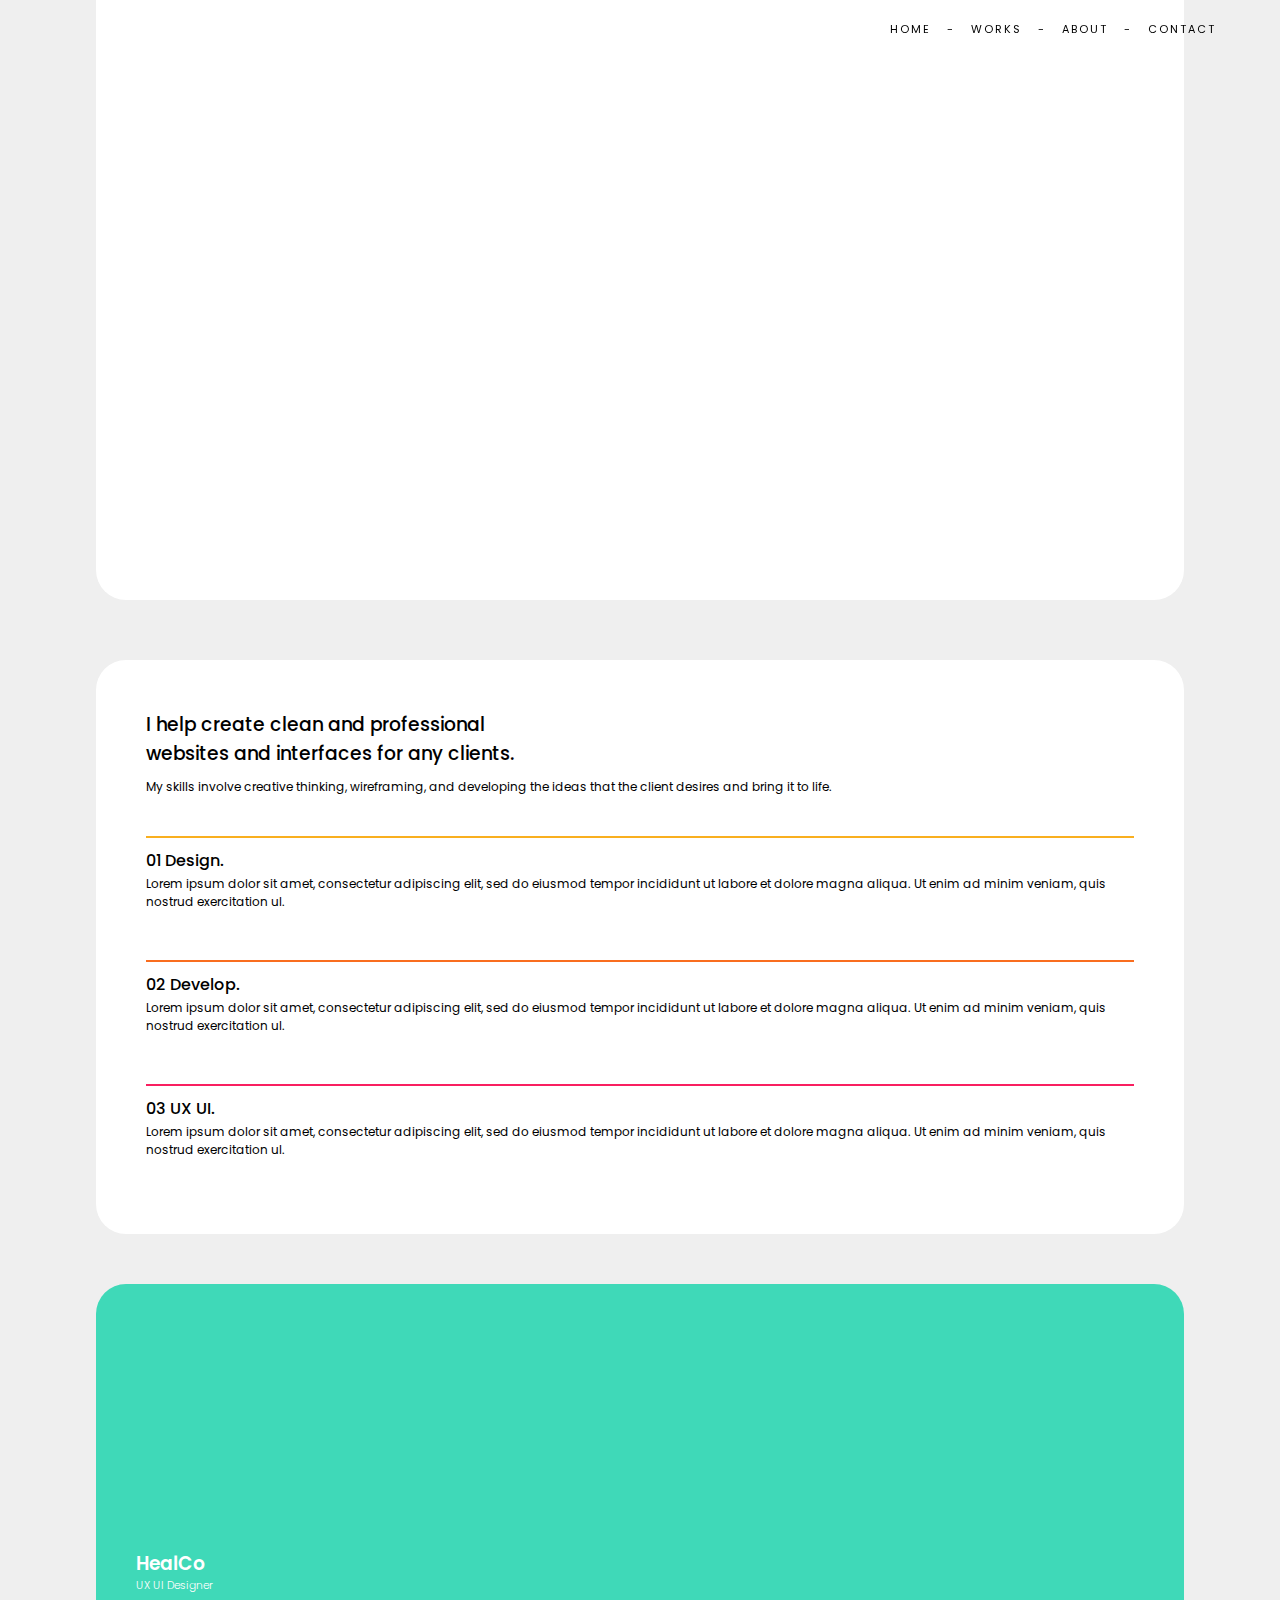
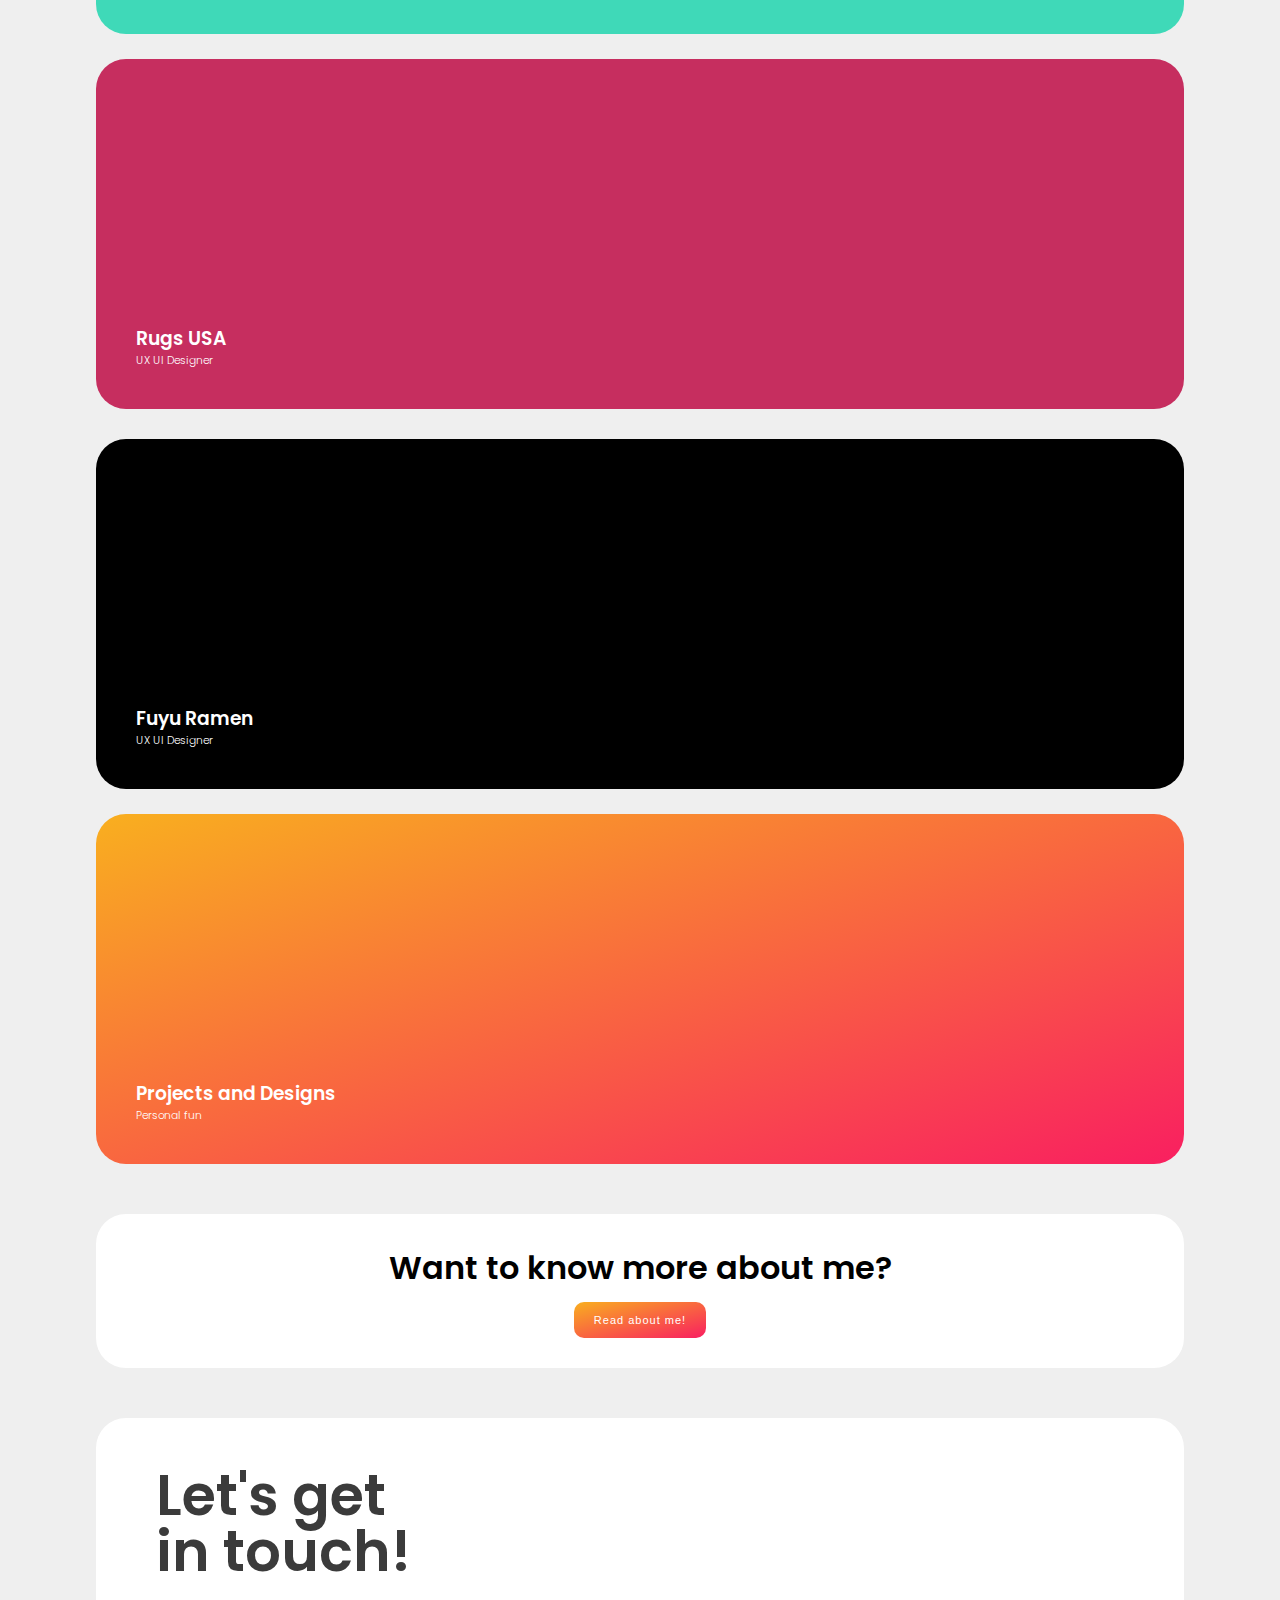
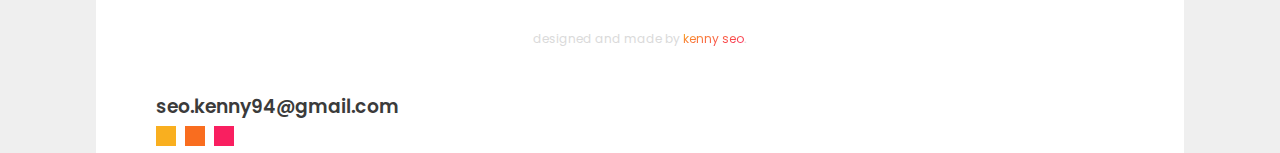
==== healco.html @ abf6f06e "initial commit" ====
<!DOCTYPE html>
<html>
    <head>
        <link href="css/main.css" rel="stylesheet">
        <link href="css/healco/main.css" rel="stylesheet">
    </head>
    <body>

        <nav>
            <ul class="navul">
                <li>HOME</li>
                <li class="dash">-</li>
                <li class="navul_works">WORKS</li>
                <li class="dash">-</li>
                <li>ABOUT</li>
                <li class="dash">-</li>
                <li class="navul_contact">CONTACT</li>
            </ul>
        </nav>

        <div id="container">

            <section class="hero">
            </section>

            <section class="info">
                <div class="info_head">
                    <h3>I help create clean and professional <br>websites and interfaces for any clients.</h3>
                    <p>My skills involve creative thinking, wireframing, and developing the ideas that the client desires and bring it to life.</p>
                </div>
                <div class="info_flex">
                    <div class="info_flex-box info_box-0">
                        <div class="color color_yellow"></div>
                        <h4>01 Design.</h4>
                        <p>Lorem ipsum dolor sit amet, consectetur adipiscing elit, sed do eiusmod tempor incididunt ut labore et dolore magna aliqua. Ut enim ad minim veniam, quis nostrud exercitation ul.</p>
                    </div>
                    <div class="info_flex-box info_box-1">
                        <div class="color color_orange"></div>
                        <h4>02 Develop.</h4>
                        <p>Lorem ipsum dolor sit amet, consectetur adipiscing elit, sed do eiusmod tempor incididunt ut labore et dolore magna aliqua. Ut enim ad minim veniam, quis nostrud exercitation ul.</p>
                    </div>
                    <div class="info_flex-box info_box-2">
                        <div class="color color_red"></div>
                        <h4>03 UX UI.</h4>
                        <p>Lorem ipsum dolor sit amet, consectetur adipiscing elit, sed do eiusmod tempor incididunt ut labore et dolore magna aliqua. Ut enim ad minim veniam, quis nostrud exercitation ul.</p>
                    </div>
                </div>
            </section>
            
            <section class="work">
                <div class="work_gallery">

                    <a class="work_gallery-link work_gallery-link-left" href="healco.html"><div class="work_gallery-box work_box-0">
                        <!-- <div class="number num-1">01</div> -->
                        <div class="work_gallery-box-text">
                            <h3>HealCo</h3>
                            <h6>UX UI Designer</h6>
                            <!-- <p>Lorem ipsum dolor sit amet, consectetur adipiscing elit, sed do eiusmod tempor incididunt ut labore et dolore magna aliqua. Ut enim ad minim veniam, quis nostrud exercitation ul.</p> -->
                        </div>
                        <!-- <div class="work_gallery-box-line"></div> -->
                    </div>
                    </a>

                    <a class="work_gallery-link work_gallery-link-right" href="healco.html"><div class="work_gallery-box work_box-1">
                        <!-- <div class="number num-2">02</div> -->
                        <div class="work_gallery-box-text">
                            <h3>Rugs USA</h3>
                            <h6>UX UI Designer</h6>
                            <!-- <p>Lorem ipsum dolor sit amet, consectetur adipiscing elit, sed do eiusmod tempor incididunt ut labore et dolore magna aliqua. Ut enim ad minim veniam, quis nostrud exercitation ul.</p> -->
                        </div>
                        <!-- <div class="work_gallery-box-line"></div> -->
                    </div>
                    </a>

                </div>
                <div class="work_gallery">

                    <a class="work_gallery-link work_gallery-link-left" href="healco.html"><div class="work_gallery-box work_box-2">
                        <!-- <div class="number num-3">03</div> -->
                        <div class="work_gallery-box-text">
                            <h3>Fuyu Ramen</h3>
                            <h6>UX UI Designer</h6>
                            <!-- <p>Lorem ipsum dolor sit amet, consectetur adipiscing elit, sed do eiusmod tempor incididunt ut labore et dolore magna aliqua. Ut enim ad minim veniam, quis nostrud exercitation ul.</p> -->
                        </div>
                        <!-- <div class="work_gallery-box-line"></div> -->
                    </div>
                    </a>

                    <a class="work_gallery-link work_gallery-link-right" href="healco.html"><div class="work_gallery-box work_box-3">
                        <div class="work_gallery-box-text">
                            <h3>Projects and Designs</h3>
                            <h6>Personal fun</h6>
                            <!-- <p>Lorem ipsum dolor sit amet, consectetur adipiscing elit, sed do eiusmod tempor incididunt ut labore et dolore magna aliqua. Ut enim ad minim veniam, quis nostrud exercitation ul.</p> -->
                        </div>
                        <!-- <div class="work_gallery-box-line"></div> -->
                    </div>
                    </a>

                </div>
            </section>

            <section class="aboutme">
                <div class="aboutme_text">
                    <h1>Want to know more about me?</h1>
                    <!-- <div class="aboutme_text-line"></div> -->
                </div>
                <button type="button" class="contactme">Read about me!</button>
            </section>


            <footer>
                <h1>Let's get<br>in touch!</h1>
                <div class="footer_text"><p>designed and made by <span class="ks">kenny seo</span>.</p></div>
                <div class="social">
                    <h3>seo.kenny94@gmail.com</h3>
                    <ul class="social_buttons">
                        <li class="social_buttons-first"></li>
                        <li class="social_buttons-mid"></li>
                        <li class="social_buttons-last"></li>
                    </ul>
                </div>
            </footer>

        </div>

    </body>

    <style>
        @import url('https://fonts.googleapis.com/css2?family=Poppins:ital,wght@0,100;0,200;0,300;0,400;0,500;0,600;0,700;0,800;0,900;1,100;1,200;1,300;1,400;1,500;1,600;1,700;1,800;1,900&display=swap');
    </style>
</html>
---- css/main.css ----
*, h1, h2, h3, h4, h5, h6, p, ol, li, ul {
  margin: 0;
  padding: 0;
}

h1, h2, h3, h4, h5, h6 {
  font-weight: 600;
}

p {
  font-size: 12px;
}

a {
  color: white;
}

body {
  background-color: #EFEFEF;
  font-family: "Poppins";
}

nav {
  position: fixed;
  top: 0;
  padding: 15px 0;
  width: 100%;
  z-index: 2;
}

.navul {
  list-style-type: none;
  margin-right: 5%;
  float: right;
}

.navul li {
  display: inline-block;
  font-size: 11px;
  letter-spacing: 2px;
  margin: 0 10px;
}

.navul_contact {
  margin-right: 0 !important;
}

.dash {
  margin: 0 2px !important;
}

#container {
  width: 90%;
  margin: auto;
}

.hero {
  width: 100%;
  height: 400px;
  background-color: white;
  border-radius: 0 0 30px 30px;
}

.info {
  background-color: white;
  border-radius: 30px;
  padding: 50px;
  margin-top: 60px;
}

.info_head {
  width: 100%;
}

.info_head h3 {
  font-weight: 500;
}

.info_head p {
  margin-top: 10px;
}

.info_description {
  height: 35px;
  width: 125px;
  margin-top: 20px;
  border: 2px solid;
  border-image-source: linear-gradient(140deg, #F9AF1F, #F91F60);
  border-image-slice: 1;
  position: relative;
}

.info_description-position {
  color: white;
  position: absolute;
  top: 50%;
  left: 50%;
  -webkit-transform: translate(-50%, -50%);
          transform: translate(-50%, -50%);
  width: 100%;
  text-align: center;
}

.info_box-0, .info_box-1 {
  margin-right: 2.5%;
}

.info_box-1, .info_box-2 {
  margin-left: 2.5%;
}

.info_flex {
  display: -webkit-box;
  display: -ms-flexbox;
  display: flex;
  margin-top: 40px;
}

.info_flex-box {
  min-height: 100px;
  width: 30%;
}

.info_flex-box h4 {
  font-weight: 500;
  margin-top: 10px;
}

.info_flex-box p {
  margin-top: 2px;
}

.color {
  width: 100%;
  height: 2px;
}

.color_yellow {
  background-color: #F9AF1F;
}

.color_orange {
  background-color: #F96D1F;
}

.color_red {
  background-color: #F91F60;
}

.work {
  color: white;
  margin-top: 50px;
}

.work_gallery {
  display: -webkit-box;
  display: -ms-flexbox;
  display: flex;
  margin-top: 30px;
}

.work_gallery-link {
  width: 49%;
}

.work_gallery-link-left {
  margin-right: 1%;
}

.work_gallery-link-right {
  margin-left: 1%;
}

.work_gallery-box {
  border-radius: 30px;
  position: relative;
  background-color: black;
  min-height: 350px;
}

.work_gallery-box-line {
  width: 100%;
  height: 2px;
  position: absolute;
  bottom: 0;
}

.work_gallery-box-text {
  padding: 40px;
  position: absolute;
  bottom: 0;
}

.work_gallery-box-text h6 {
  font-weight: 300;
}

.work_gallery-box-text p {
  margin-top: 20px;
  color: #A8A8A8;
}

.work_gallery-box .number {
  position: absolute;
  top: 10px;
  right: 20px;
  font-size: 12px;
}

.work_gallery-box .num-1 {
  color: #F9AF1F;
}

.work_gallery-box .num-2 {
  color: #F96D1F;
}

.work_gallery-box .num-3 {
  color: #F91F60;
}

.work_box-0 {
  background-color: #3FD9B8;
}

.work_box-0 .work_gallery-box-line {
  background-color: #F9AF1F;
}

.work_box-1 {
  background-color: #C62E5F;
}

.work_box-1 .work_gallery-box-line {
  background-color: #F96D1F;
}

.work_box-2 {
  background-color: black;
}

.work_box-2 .work_gallery-box-line {
  background-color: #F91F60;
}

.work_box-3 {
  background-image: -webkit-gradient(linear, left top, right bottom, from(#F9AF1F), to(#F91F60));
  background-image: linear-gradient(to bottom right, #F9AF1F, #F91F60);
}

.work_box-3 p {
  color: white;
}

.aboutme {
  width: 100%;
  padding: 30px 0;
  background-color: white;
  border-radius: 30px;
  margin-top: 50px;
  text-align: center;
}

.aboutme_text {
  width: 45%;
  margin: auto;
}

.aboutme_text-line {
  margin: auto;
  width: 200px;
  height: 2px;
  background-image: -webkit-gradient(linear, left top, right bottom, from(#F9AF1F), to(#F91F60));
  background-image: linear-gradient(to bottom right, #F9AF1F, #F91F60);
  margin-top: 15px;
  margin-bottom: 15px;
}

.aboutme_text p {
  line-height: 30px;
}

.aboutme .contactme {
  margin-top: 10px;
  padding: 12px 20px;
  border-radius: 10px;
  border: none;
  background-image: -webkit-gradient(linear, left top, right bottom, from(#F9AF1F), to(#F91F60));
  background-image: linear-gradient(to bottom right, #F9AF1F, #F91F60);
  color: white;
  font-size: 11px;
  letter-spacing: 1px;
}

footer {
  background-color: white;
  position: relative;
  border-radius: 30px 30px 0 0;
  margin-top: 50px;
  color: #3b3b3b;
  padding: 50px 60px 0 60px;
}

footer h1 {
  text-align: left;
  display: inline-block;
  font-size: 3.5em;
  line-height: 1em;
}

.footer_text {
  margin-top: 30px;
  padding: 20px;
  text-align: center;
  color: #dadada;
}

.social {
  position: absolute;
  top: 50px;
  right: 60px;
}

.social_buttons {
  margin-top: 5px;
  list-style-type: none;
}

.social_buttons li {
  height: 20px;
  width: 20px;
  display: inline-block;
}

.social_buttons-first {
  background-color: #F9AF1F;
}

.social_buttons-mid {
  margin: 0 5px;
  background-color: #F96D1F;
}

.social_buttons-last {
  background-color: #F91F60;
}

.ks {
  background: -webkit-linear-gradient(-70deg, #F9AF1F, #F91F60);
  -webkit-background-clip: text;
  -webkit-text-fill-color: transparent;
}

@media only screen and (min-width: 100px) {
  #container {
    width: 85%;
  }
  .info_flex {
    display: block;
  }
  .info_flex-box {
    width: 100%;
    margin-top: 1.5em;
  }
  .info_box-0 {
    margin-right: 0;
  }
  .info_box-1 {
    margin-right: 0;
    margin-left: 0;
  }
  .info_box-2 {
    margin-left: 0;
  }
  .work_gallery {
    display: block;
  }
  .work_gallery-link {
    width: 100%;
  }
  .aboutme_text {
    width: 100%;
  }
  footer .social {
    position: unset;
    margin-top: 1.5em;
  }
}
/*# sourceMappingURL=main.css.map */
---- css/healco/main.css ----
.hero {
  height: 600px;
}
/*# sourceMappingURL=main.css.map */
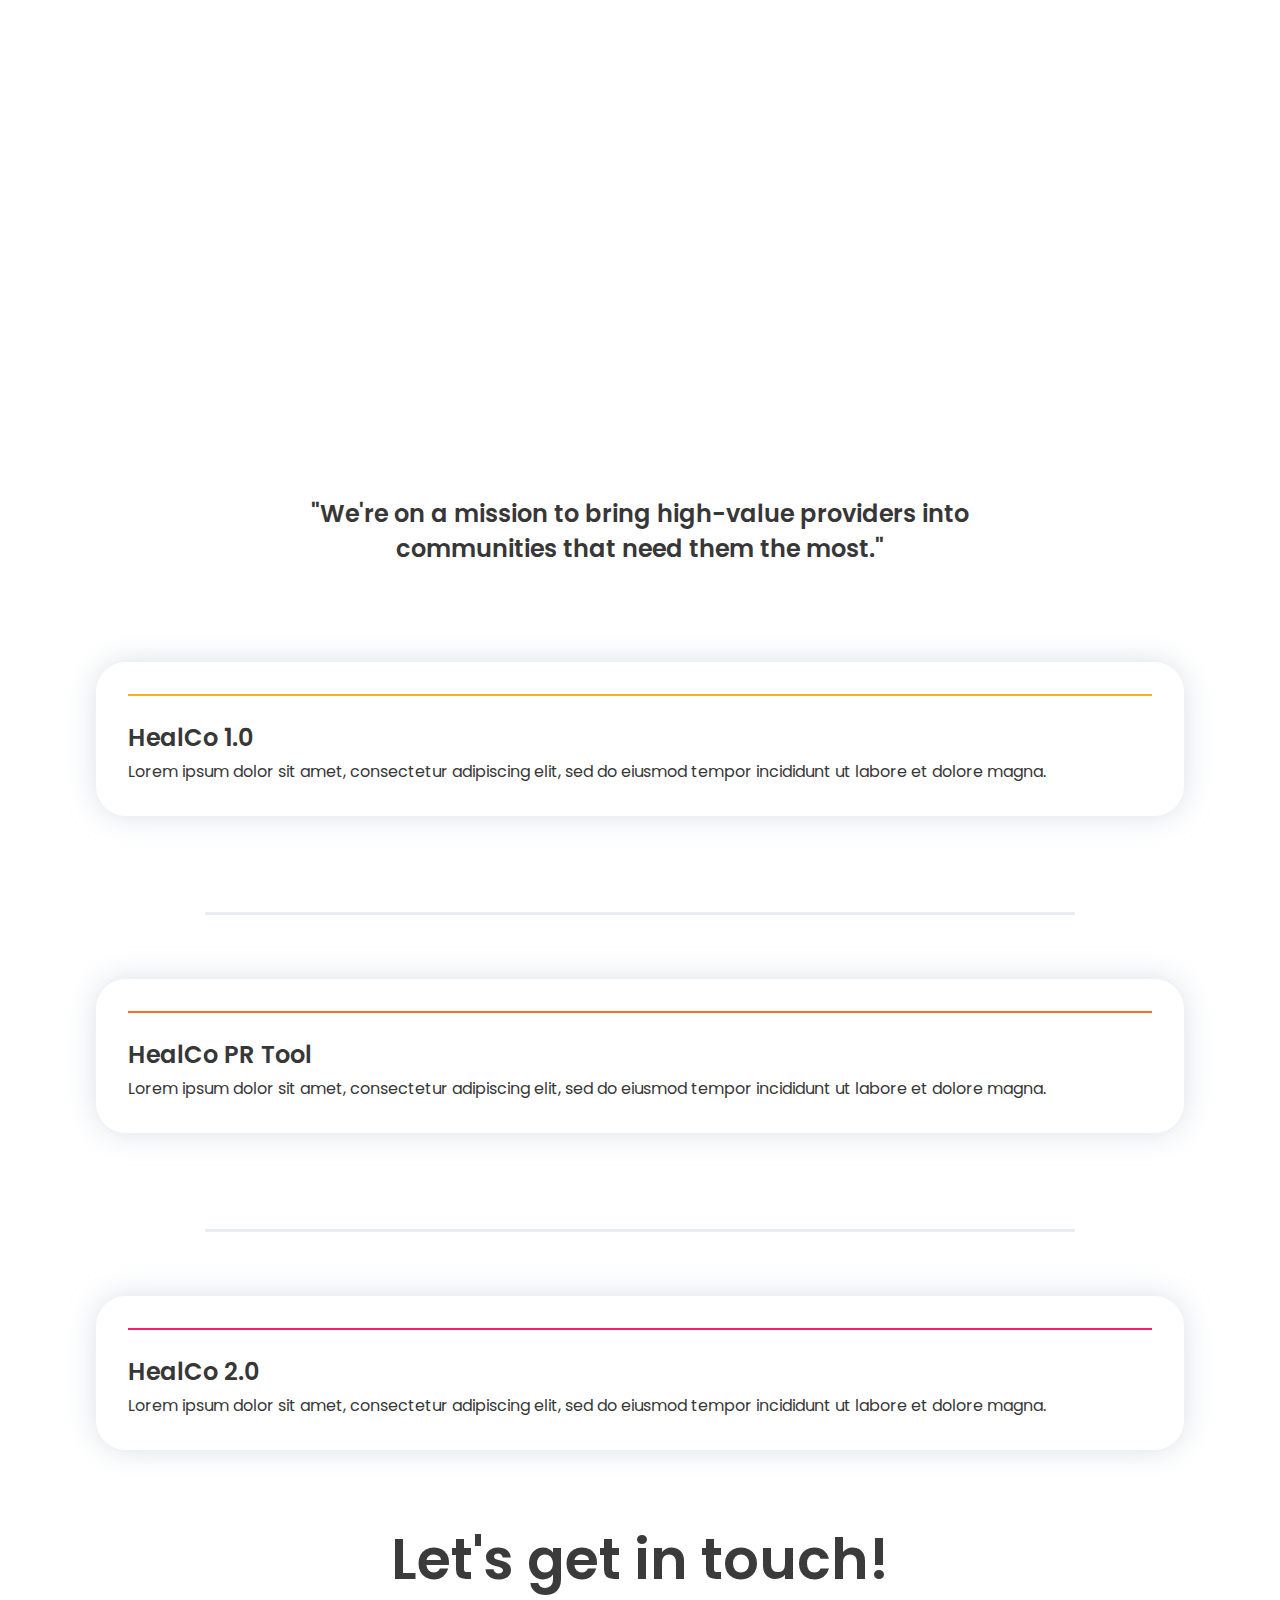
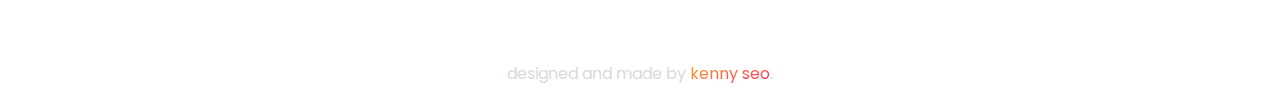
==== commit 018a625a: "Updated website" ====
--- a/healco.html
+++ b/healco.html
@@ -2,47 +2,27 @@
 <html>
     <head>
         <link href="css/main.css" rel="stylesheet">
-        <link href="css/healco/main.css" rel="stylesheet">
+        <meta name="viewport" content="width=device-width, initial-scale=1.0">
     </head>
     <body>
 
-        <nav>
-            <ul class="navul">
-                <li>HOME</li>
-                <li class="dash">-</li>
-                <li class="navul_works">WORKS</li>
-                <li class="dash">-</li>
-                <li>ABOUT</li>
-                <li class="dash">-</li>
-                <li class="navul_contact">CONTACT</li>
-            </ul>
-        </nav>
-
-        <div id="container">
+        <div id="container" class="healco">
 
             <section class="hero">
             </section>
 
             <section class="info">
                 <div class="info_head">
-                    <h3>I help create clean and professional <br>websites and interfaces for any clients.</h3>
-                    <p>My skills involve creative thinking, wireframing, and developing the ideas that the client desires and bring it to life.</p>
+                    <h3>"We're on a mission to bring high-value providers into communities that need them the most."</h3>
                 </div>
+            </section>
+
+            <section class="info firstinfo">
                 <div class="info_flex">
                     <div class="info_flex-box info_box-0">
                         <div class="color color_yellow"></div>
-                        <h4>01 Design.</h4>
-                        <p>Lorem ipsum dolor sit amet, consectetur adipiscing elit, sed do eiusmod tempor incididunt ut labore et dolore magna aliqua. Ut enim ad minim veniam, quis nostrud exercitation ul.</p>
-                    </div>
-                    <div class="info_flex-box info_box-1">
-                        <div class="color color_orange"></div>
-                        <h4>02 Develop.</h4>
-                        <p>Lorem ipsum dolor sit amet, consectetur adipiscing elit, sed do eiusmod tempor incididunt ut labore et dolore magna aliqua. Ut enim ad minim veniam, quis nostrud exercitation ul.</p>
-                    </div>
-                    <div class="info_flex-box info_box-2">
-                        <div class="color color_red"></div>
-                        <h4>03 UX UI.</h4>
-                        <p>Lorem ipsum dolor sit amet, consectetur adipiscing elit, sed do eiusmod tempor incididunt ut labore et dolore magna aliqua. Ut enim ad minim veniam, quis nostrud exercitation ul.</p>
+                        <h4>HealCo 1.0</h4>
+                        <p>Lorem ipsum dolor sit amet, consectetur adipiscing elit, sed do eiusmod tempor incididunt ut labore et dolore magna.</p>
                     </div>
                 </div>
             </section>
@@ -51,74 +31,81 @@
                 <div class="work_gallery">
 
                     <a class="work_gallery-link work_gallery-link-left" href="healco.html"><div class="work_gallery-box work_box-0">
-                        <!-- <div class="number num-1">01</div> -->
-                        <div class="work_gallery-box-text">
-                            <h3>HealCo</h3>
-                            <h6>UX UI Designer</h6>
-                            <!-- <p>Lorem ipsum dolor sit amet, consectetur adipiscing elit, sed do eiusmod tempor incididunt ut labore et dolore magna aliqua. Ut enim ad minim veniam, quis nostrud exercitation ul.</p> -->
-                        </div>
-                        <!-- <div class="work_gallery-box-line"></div> -->
+                        <div class="work_gallery-box-image work_gallery-box-image-0"></div>
                     </div>
                     </a>
 
                     <a class="work_gallery-link work_gallery-link-right" href="healco.html"><div class="work_gallery-box work_box-1">
-                        <!-- <div class="number num-2">02</div> -->
-                        <div class="work_gallery-box-text">
-                            <h3>Rugs USA</h3>
-                            <h6>UX UI Designer</h6>
-                            <!-- <p>Lorem ipsum dolor sit amet, consectetur adipiscing elit, sed do eiusmod tempor incididunt ut labore et dolore magna aliqua. Ut enim ad minim veniam, quis nostrud exercitation ul.</p> -->
-                        </div>
-                        <!-- <div class="work_gallery-box-line"></div> -->
+                        <div class="work_gallery-box-image work_gallery-box-image-0"></div>
+                    </div>
+                    </a>
+                </div>
+            </section>
+
+            <div class="divider"></div>
+
+            <section class="info infomargin">
+                <div class="info_flex">
+                    <div class="info_flex-box info_box-0">
+                        <div class="color color_orange"></div>
+                        <h4>HealCo PR Tool</h4>
+                        <p>Lorem ipsum dolor sit amet, consectetur adipiscing elit, sed do eiusmod tempor incididunt ut labore et dolore magna.</p>
+                    </div>
+                </div>
+            </section>
+            
+            <section class="work">
+                <div class="work_gallery">
+
+                    <a class="work_gallery-link work_gallery-link-left" href="healco.html"><div class="work_gallery-box work_box-0">
+                        <div class="work_gallery-box-image work_gallery-box-image-0"></div>
                     </div>
                     </a>
 
+                    <a class="work_gallery-link work_gallery-link-right" href="healco.html"><div class="work_gallery-box work_box-1">
+                        <div class="work_gallery-box-image work_gallery-box-image-0"></div>
+                    </div>
+                    </a>
                 </div>
+            </section>
+
+            <div class="divider"></div>
+
+            <section class="info infomargin">
+                <div class="info_flex">
+                    <div class="info_flex-box info_box-0">
+                        <div class="color color_red"></div>
+                        <h4>HealCo 2.0</h4>
+                        <p>Lorem ipsum dolor sit amet, consectetur adipiscing elit, sed do eiusmod tempor incididunt ut labore et dolore magna.</p>
+                    </div>
+                </div>
+            </section>
+            
+            <section class="work">
                 <div class="work_gallery">
 
-                    <a class="work_gallery-link work_gallery-link-left" href="healco.html"><div class="work_gallery-box work_box-2">
-                        <!-- <div class="number num-3">03</div> -->
-                        <div class="work_gallery-box-text">
-                            <h3>Fuyu Ramen</h3>
-                            <h6>UX UI Designer</h6>
-                            <!-- <p>Lorem ipsum dolor sit amet, consectetur adipiscing elit, sed do eiusmod tempor incididunt ut labore et dolore magna aliqua. Ut enim ad minim veniam, quis nostrud exercitation ul.</p> -->
-                        </div>
-                        <!-- <div class="work_gallery-box-line"></div> -->
+                    <a class="work_gallery-link work_gallery-link-left" href="healco.html"><div class="work_gallery-box work_box-0">
+                        <div class="work_gallery-box-image work_gallery-box-image-0"></div>
                     </div>
                     </a>
 
-                    <a class="work_gallery-link work_gallery-link-right" href="healco.html"><div class="work_gallery-box work_box-3">
-                        <div class="work_gallery-box-text">
-                            <h3>Projects and Designs</h3>
-                            <h6>Personal fun</h6>
-                            <!-- <p>Lorem ipsum dolor sit amet, consectetur adipiscing elit, sed do eiusmod tempor incididunt ut labore et dolore magna aliqua. Ut enim ad minim veniam, quis nostrud exercitation ul.</p> -->
-                        </div>
-                        <!-- <div class="work_gallery-box-line"></div> -->
+                    <a class="work_gallery-link work_gallery-link-right" href="healco.html"><div class="work_gallery-box work_box-1">
+                        <div class="work_gallery-box-image work_gallery-box-image-0"></div>
                     </div>
                     </a>
-
                 </div>
             </section>
 
-            <section class="aboutme">
-                <div class="aboutme_text">
-                    <h1>Want to know more about me?</h1>
-                    <!-- <div class="aboutme_text-line"></div> -->
-                </div>
-                <button type="button" class="contactme">Read about me!</button>
-            </section>
-
-
             <footer>
-                <h1>Let's get<br>in touch!</h1>
-                <div class="footer_text"><p>designed and made by <span class="ks">kenny seo</span>.</p></div>
+                <h1>Let's get in touch!</h1>
                 <div class="social">
-                    <h3>seo.kenny94@gmail.com</h3>
                     <ul class="social_buttons">
                         <li class="social_buttons-first"></li>
                         <li class="social_buttons-mid"></li>
                         <li class="social_buttons-last"></li>
                     </ul>
                 </div>
+                <div class="footer_text"><p>designed and made by <span class="ks">kenny seo</span>.</p></div>
             </footer>
 
         </div>
--- a/css/main.css
+++ b/css/main.css
@@ -7,8 +7,46 @@
   font-weight: 600;
 }
 
-p {
-  font-size: 12px;
+#container {
+  width: 85%;
+  margin: auto;
+}
+
+.info {
+  background-color: white;
+  border-radius: 30px;
+  margin-top: 6em;
+  color: #373737;
+}
+
+.info_head {
+  text-align: center;
+}
+
+.info_head h3 {
+  font-size: 1.5em;
+}
+
+.info_flex-box {
+  margin-top: 2em;
+  -webkit-box-shadow: 0 0 30px rgba(162, 181, 194, 0.4);
+          box-shadow: 0 0 30px rgba(162, 181, 194, 0.4);
+  background-color: white;
+  padding: 2em;
+  border-radius: 30px;
+}
+
+.info_flex-box h3 {
+  font-size: 1.5em;
+}
+
+.info_flex-box h4 {
+  margin-top: 1.25em;
+  font-size: 1.5em;
+}
+
+.info_flex-box p {
+  margin-top: .25em;
 }
 
 a {
@@ -16,118 +54,19 @@
 }
 
 body {
-  background-color: #EFEFEF;
+  background-color: white;
   font-family: "Poppins";
-}
-
-nav {
-  position: fixed;
-  top: 0;
-  padding: 15px 0;
-  width: 100%;
-  z-index: 2;
-}
-
-.navul {
-  list-style-type: none;
-  margin-right: 5%;
-  float: right;
-}
-
-.navul li {
-  display: inline-block;
-  font-size: 11px;
-  letter-spacing: 2px;
-  margin: 0 10px;
-}
-
-.navul_contact {
-  margin-right: 0 !important;
 }
 
 .dash {
   margin: 0 2px !important;
 }
 
-#container {
-  width: 90%;
-  margin: auto;
-}
-
 .hero {
   width: 100%;
   height: 400px;
   background-color: white;
   border-radius: 0 0 30px 30px;
-}
-
-.info {
-  background-color: white;
-  border-radius: 30px;
-  padding: 50px;
-  margin-top: 60px;
-}
-
-.info_head {
-  width: 100%;
-}
-
-.info_head h3 {
-  font-weight: 500;
-}
-
-.info_head p {
-  margin-top: 10px;
-}
-
-.info_description {
-  height: 35px;
-  width: 125px;
-  margin-top: 20px;
-  border: 2px solid;
-  border-image-source: linear-gradient(140deg, #F9AF1F, #F91F60);
-  border-image-slice: 1;
-  position: relative;
-}
-
-.info_description-position {
-  color: white;
-  position: absolute;
-  top: 50%;
-  left: 50%;
-  -webkit-transform: translate(-50%, -50%);
-          transform: translate(-50%, -50%);
-  width: 100%;
-  text-align: center;
-}
-
-.info_box-0, .info_box-1 {
-  margin-right: 2.5%;
-}
-
-.info_box-1, .info_box-2 {
-  margin-left: 2.5%;
-}
-
-.info_flex {
-  display: -webkit-box;
-  display: -ms-flexbox;
-  display: flex;
-  margin-top: 40px;
-}
-
-.info_flex-box {
-  min-height: 100px;
-  width: 30%;
-}
-
-.info_flex-box h4 {
-  font-weight: 500;
-  margin-top: 10px;
-}
-
-.info_flex-box p {
-  margin-top: 2px;
 }
 
 .color {
@@ -152,30 +91,27 @@
   margin-top: 50px;
 }
 
+.work_image {
+  width: 100%;
+  border-radius: 30px;
+}
+
 .work_gallery {
-  display: -webkit-box;
-  display: -ms-flexbox;
-  display: flex;
-  margin-top: 30px;
+  display: block;
 }
 
 .work_gallery-link {
-  width: 49%;
-}
-
-.work_gallery-link-left {
-  margin-right: 1%;
-}
-
-.work_gallery-link-right {
-  margin-left: 1%;
+  width: 100%;
 }
 
 .work_gallery-box {
   border-radius: 30px;
   position: relative;
-  background-color: black;
-  min-height: 350px;
+  background-color: white;
+  -webkit-box-shadow: 0 0 30px rgba(162, 181, 194, 0.4);
+          box-shadow: 0 0 30px rgba(162, 181, 194, 0.4);
+  margin-top: 2em;
+  padding: 20px;
 }
 
 .work_gallery-box-line {
@@ -185,10 +121,17 @@
   bottom: 0;
 }
 
+.work_gallery-box-image {
+  width: 100%;
+  display: block;
+  border-radius: 30px;
+  margin: auto;
+}
+
 .work_gallery-box-text {
-  padding: 40px;
-  position: absolute;
+  color: #373737;
   bottom: 0;
+  padding: 1em 0 .5em 1em;
 }
 
 .work_gallery-box-text h6 {
@@ -219,50 +162,36 @@
   color: #F91F60;
 }
 
-.work_box-0 {
-  background-color: #3FD9B8;
-}
-
 .work_box-0 .work_gallery-box-line {
   background-color: #F9AF1F;
 }
 
-.work_box-1 {
-  background-color: #C62E5F;
-}
-
 .work_box-1 .work_gallery-box-line {
   background-color: #F96D1F;
 }
 
-.work_box-2 {
-  background-color: black;
-}
-
 .work_box-2 .work_gallery-box-line {
   background-color: #F91F60;
 }
 
-.work_box-3 {
+.work_box-3 p {
+  color: white;
+}
+
+.aboutme {
+  width: 100%;
+  padding: 30px 0;
   background-image: -webkit-gradient(linear, left top, right bottom, from(#F9AF1F), to(#F91F60));
   background-image: linear-gradient(to bottom right, #F9AF1F, #F91F60);
-}
-
-.work_box-3 p {
   color: white;
-}
-
-.aboutme {
-  width: 100%;
-  padding: 30px 0;
-  background-color: white;
   border-radius: 30px;
   margin-top: 50px;
   text-align: center;
 }
 
 .aboutme_text {
-  width: 45%;
+  padding: 1em;
+  padding-top: 0;
   margin: auto;
 }
 
@@ -281,13 +210,12 @@
 }
 
 .aboutme .contactme {
-  margin-top: 10px;
   padding: 12px 20px;
   border-radius: 10px;
   border: none;
-  background-image: -webkit-gradient(linear, left top, right bottom, from(#F9AF1F), to(#F91F60));
-  background-image: linear-gradient(to bottom right, #F9AF1F, #F91F60);
-  color: white;
+  background-color: white;
+  color: #373737;
+  font-weight: 700;
   font-size: 11px;
   letter-spacing: 1px;
 }
@@ -298,27 +226,24 @@
   border-radius: 30px 30px 0 0;
   margin-top: 50px;
   color: #3b3b3b;
-  padding: 50px 60px 0 60px;
 }
 
 footer h1 {
-  text-align: left;
-  display: inline-block;
+  text-align: center;
+  display: block;
   font-size: 3.5em;
   line-height: 1em;
 }
 
 .footer_text {
-  margin-top: 30px;
   padding: 20px;
   text-align: center;
   color: #dadada;
 }
 
 .social {
-  position: absolute;
-  top: 50px;
-  right: 60px;
+  text-align: center;
+  margin-top: 1em;
 }
 
 .social_buttons {
@@ -327,22 +252,19 @@
 }
 
 .social_buttons li {
-  height: 20px;
-  width: 20px;
+  height: 30px;
+  width: 30px;
   display: inline-block;
 }
 
-.social_buttons-first {
-  background-color: #F9AF1F;
+.social_buttons li img {
+  fill: #F9AF1F;
+  height: 100%;
+  width: 100%;
 }
 
 .social_buttons-mid {
   margin: 0 5px;
-  background-color: #F96D1F;
-}
-
-.social_buttons-last {
-  background-color: #F91F60;
 }
 
 .ks {
@@ -351,39 +273,68 @@
   -webkit-text-fill-color: transparent;
 }
 
-@media only screen and (min-width: 100px) {
-  #container {
-    width: 85%;
+.divider {
+  width: 80%;
+  height: 3px;
+  margin: auto;
+  margin-top: 2em;
+  margin-bottom: 2em;
+  background-color: rgba(162, 181, 194, 0.25);
+  border-radius: 100px;
+}
+
+.healco .work {
+  margin-top: 0;
+}
+
+.healco .work_gallery-box {
+  padding: 0;
+}
+
+.healco .info.infomargin {
+  margin-top: 0;
+}
+
+@media only screen and (min-width: 850px) {
+  .work_gallery {
+    display: -webkit-box;
+    display: -ms-flexbox;
+    display: flex;
+  }
+  .work_gallery-link-left {
+    margin-right: 1em;
+  }
+  .work_gallery-link-right {
+    margin-left: 1em;
+  }
+  .info_head h3 {
+    width: 750px;
+    margin: auto;
   }
   .info_flex {
-    display: block;
+    display: -webkit-box;
+    display: -ms-flexbox;
+    display: flex;
   }
   .info_flex-box {
+    margin-top: 0;
+  }
+  .info_flex-box h4 {
+    margin-top: 1em;
+  }
+  .info_box-1 {
+    margin-left: 2em;
+    margin-right: 2em;
+  }
+  .healco .work_gallery-box {
+    padding: 0;
+  }
+  .healco .info_flex-box {
     width: 100%;
-    margin-top: 1.5em;
-  }
-  .info_box-0 {
-    margin-right: 0;
-  }
-  .info_box-1 {
-    margin-right: 0;
-    margin-left: 0;
-  }
-  .info_box-2 {
-    margin-left: 0;
-  }
-  .work_gallery {
-    display: block;
-  }
-  .work_gallery-link {
-    width: 100%;
-  }
-  .aboutme_text {
-    width: 100%;
-  }
-  footer .social {
-    position: unset;
-    margin-top: 1.5em;
+  }
+  .divider {
+    margin-top: 4em;
+    margin-bottom: 4em;
   }
 }
 /*# sourceMappingURL=main.css.map */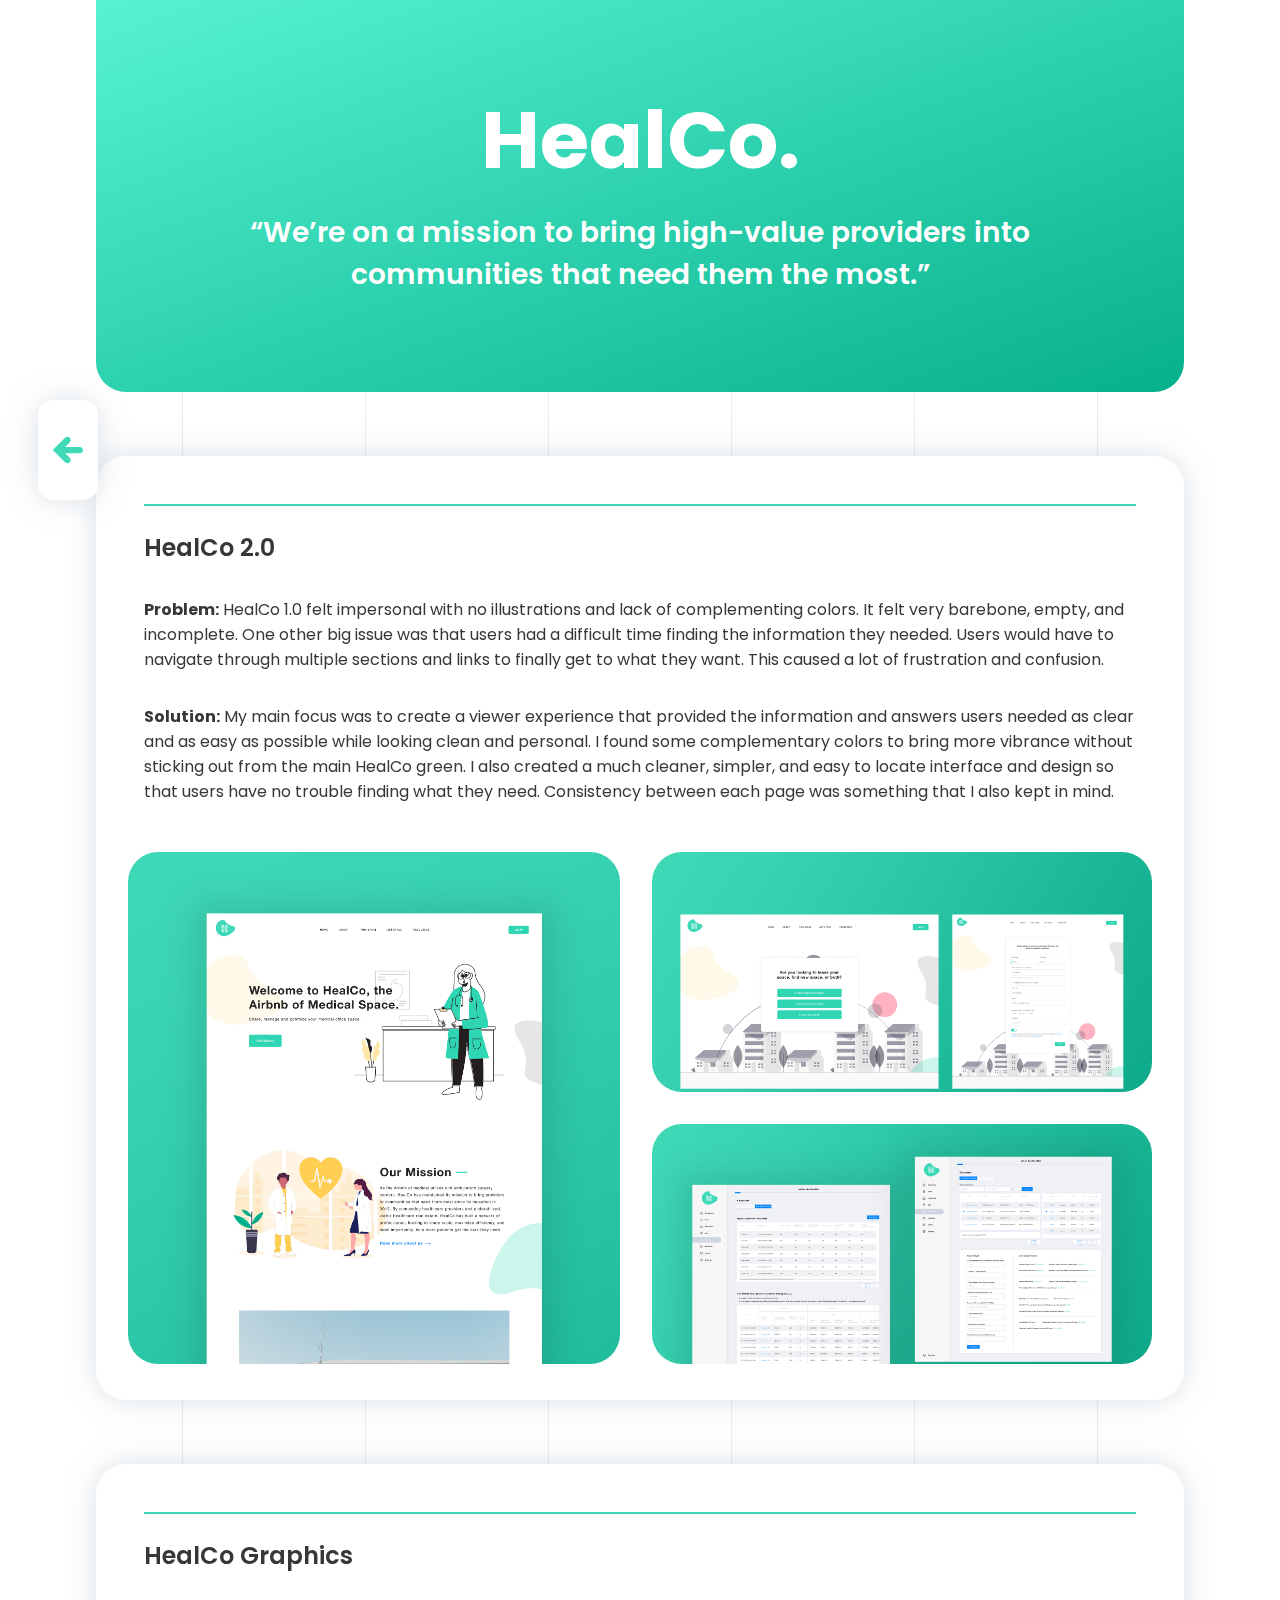
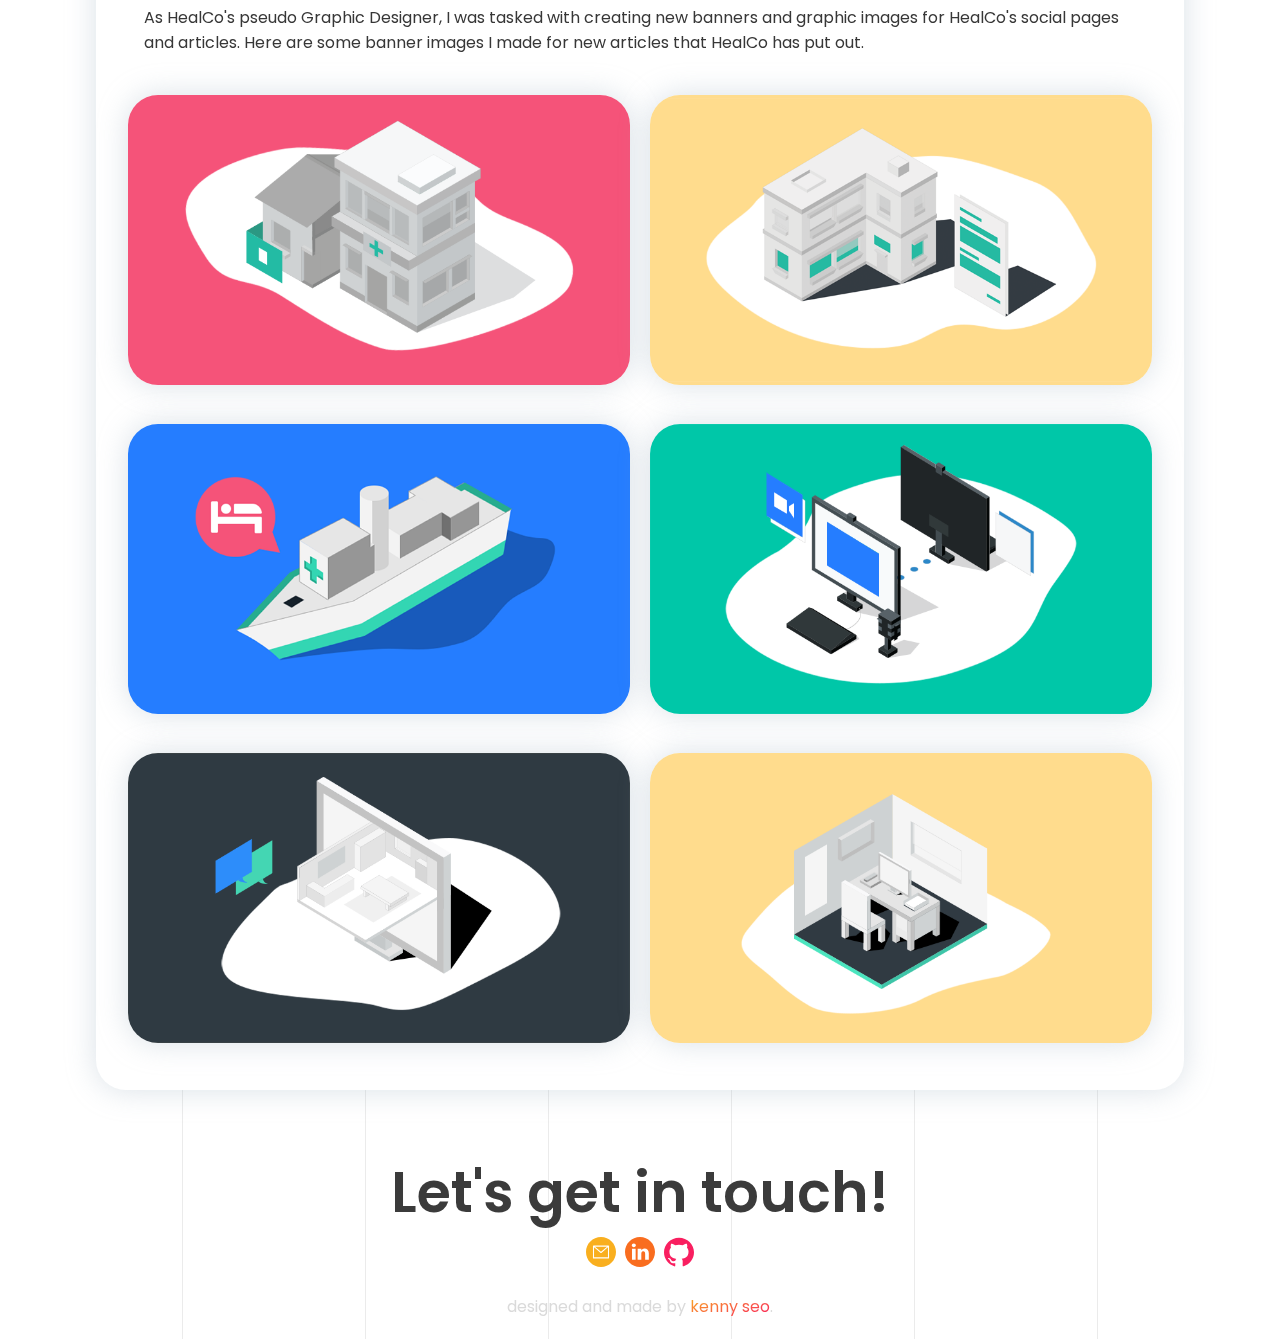
==== commit b2478aa1: "updated images and pages" ====
--- a/healco.html
+++ b/healco.html
@@ -5,94 +5,107 @@
         <meta name="viewport" content="width=device-width, initial-scale=1.0">
     </head>
     <body>
+        <div class="linebackground">
+            <div class="linebackground_flex">
+                <div class="linebackground_flex-line"></div>
+                <div class="linebackground_flex-line"></div>
+                <div class="linebackground_flex-line"></div>
+                <div class="linebackground_flex-line"></div>
+                <div class="linebackground_flex-line"></div>
+                <div class="linebackground_flex-line"></div>
+            </div>
+        </div>
+
+        <a href="index.html">
+            <div class="fixednav">
+                <img src="images/arrow_healco.svg" class="goback_healco">
+            </div>
+        </a>
+
+        <!-- <img src="images/fern.png" class="fern"> -->
 
         <div id="container" class="healco">
+            <!-- Credit to Rin for name on footer -->
+            <section class="hero">
+                <div class="hero_inner">
+                    <h1>HealCo.</h1>
+                    <h2 class="subphrase">“We’re on a mission to bring high-value providers into communities that need them the most.”</h2>
+                </div>
+            </section>
 
-            <section class="hero">
+            <!-- <section class="info">
+                <div class="info_head">
+                    <h3>“We’re on a mission to bring high-value providers into communities that need them the most.”</h3>
+                </div>
+            </section> -->
+
+            <section class="info">
+                <div class="info_flex">
+                    <div class="info_flex-box info_box-0">
+                        
+                        <div class="overview">
+                            <div class="color color_healco-prim"></div>
+                            <h4>HealCo 2.0</h4>
+                            <p class="pro_sol"><span class="prob_solu">Problem:</span> HealCo 1.0 felt impersonal with no illustrations and lack of complementing colors. It felt very barebone, empty, and incomplete. One other big issue was that users had a difficult time finding the information they needed. Users would have to navigate through multiple sections and links to finally get to what they want. This caused a lot of frustration and confusion.</p>
+                        </div>
+
+                        <div class="problem_solution">
+
+                            <p class="solution"><span class="prob_solu">Solution:</span> My main focus was to create a viewer experience that provided the information and answers users needed as clear and as easy as possible while looking clean and personal. I found some complementary colors to bring more vibrance without sticking out from the main HealCo green. I also created a much cleaner, simpler, and easy to locate interface and design so that users have no trouble finding what they need. Consistency between each page was something that I also kept in mind.</p>
+                        </div>
+
+                        <div class="work_box-mobile">
+                            <img src="images/landing2.png" class="display display-0">
+                            <img src="images/flow.png" class="display">
+                            <img src="images/dashboard.png" class="display">
+                        </div>
+                        
+
+                        <div class="work_gallery">
+                            
+                            <div class="work_gallery-box work_box-0 work_gallery-box-left">
+                                <div class="work_gallery-box-image work_gallery-box-image-0"></div>
+                            </div>
+                            
+                                <div class="work_gallery-box work_box-1 work_gallery-box-right">
+                                    <div class="work_gallery-box-image work_gallery-box-image-1"></div>
+                                </div>
+                                <div class="work_gallery-box work_box-2 work_gallery-box-right">
+                                    <div class="work_gallery-box-image work_gallery-box-image-2"></div>
+                                </div>
+                        </div>
+
+                    </div>
+                    
+                </div>
             </section>
 
             <section class="info">
-                <div class="info_head">
-                    <h3>"We're on a mission to bring high-value providers into communities that need them the most."</h3>
-                </div>
-            </section>
-
-            <section class="info firstinfo">
                 <div class="info_flex">
                     <div class="info_flex-box info_box-0">
-                        <div class="color color_yellow"></div>
-                        <h4>HealCo 1.0</h4>
-                        <p>Lorem ipsum dolor sit amet, consectetur adipiscing elit, sed do eiusmod tempor incididunt ut labore et dolore magna.</p>
+                        
+                        <div class="overview">
+                            <div class="color color_healco-prim"></div>
+                            <h4>HealCo Graphics</h4>
+                            <p>As HealCo's pseudo Graphic Designer, I was tasked with creating new banners and graphic images for HealCo's social pages and articles. Here are some banner images I made for new articles that HealCo has put out.</p>
+                        </div>
+
+                        <div class="work_graphics">
+                            <img src="images/healco/one.png" class="work_graphics-0 work_graphics-left"><img src="images/healco/two.png" class="work_graphics-right">
+                            
+                        </div>
+
+                        <div class="work_graphics">
+                            <img src="images/healco/three.png" class="work_graphics-left"><img src="images/healco/four.png" class="work_graphics-right">
+                        </div>
+
+                        <div class="work_graphics">
+                            
+                            <img src="images/healco/five.png" class="work_graphics-left"><img src="images/healco/six.png" class="work_graphics-right">
+                        </div>
+
                     </div>
-                </div>
-            </section>
-            
-            <section class="work">
-                <div class="work_gallery">
-
-                    <a class="work_gallery-link work_gallery-link-left" href="healco.html"><div class="work_gallery-box work_box-0">
-                        <div class="work_gallery-box-image work_gallery-box-image-0"></div>
-                    </div>
-                    </a>
-
-                    <a class="work_gallery-link work_gallery-link-right" href="healco.html"><div class="work_gallery-box work_box-1">
-                        <div class="work_gallery-box-image work_gallery-box-image-0"></div>
-                    </div>
-                    </a>
-                </div>
-            </section>
-
-            <div class="divider"></div>
-
-            <section class="info infomargin">
-                <div class="info_flex">
-                    <div class="info_flex-box info_box-0">
-                        <div class="color color_orange"></div>
-                        <h4>HealCo PR Tool</h4>
-                        <p>Lorem ipsum dolor sit amet, consectetur adipiscing elit, sed do eiusmod tempor incididunt ut labore et dolore magna.</p>
-                    </div>
-                </div>
-            </section>
-            
-            <section class="work">
-                <div class="work_gallery">
-
-                    <a class="work_gallery-link work_gallery-link-left" href="healco.html"><div class="work_gallery-box work_box-0">
-                        <div class="work_gallery-box-image work_gallery-box-image-0"></div>
-                    </div>
-                    </a>
-
-                    <a class="work_gallery-link work_gallery-link-right" href="healco.html"><div class="work_gallery-box work_box-1">
-                        <div class="work_gallery-box-image work_gallery-box-image-0"></div>
-                    </div>
-                    </a>
-                </div>
-            </section>
-
-            <div class="divider"></div>
-
-            <section class="info infomargin">
-                <div class="info_flex">
-                    <div class="info_flex-box info_box-0">
-                        <div class="color color_red"></div>
-                        <h4>HealCo 2.0</h4>
-                        <p>Lorem ipsum dolor sit amet, consectetur adipiscing elit, sed do eiusmod tempor incididunt ut labore et dolore magna.</p>
-                    </div>
-                </div>
-            </section>
-            
-            <section class="work">
-                <div class="work_gallery">
-
-                    <a class="work_gallery-link work_gallery-link-left" href="healco.html"><div class="work_gallery-box work_box-0">
-                        <div class="work_gallery-box-image work_gallery-box-image-0"></div>
-                    </div>
-                    </a>
-
-                    <a class="work_gallery-link work_gallery-link-right" href="healco.html"><div class="work_gallery-box work_box-1">
-                        <div class="work_gallery-box-image work_gallery-box-image-0"></div>
-                    </div>
-                    </a>
+                    
                 </div>
             </section>
 
@@ -100,9 +113,9 @@
                 <h1>Let's get in touch!</h1>
                 <div class="social">
                     <ul class="social_buttons">
-                        <li class="social_buttons-first"></li>
-                        <li class="social_buttons-mid"></li>
-                        <li class="social_buttons-last"></li>
+                        <li class="social_buttons-first"><img src="images/email.svg"></li>
+                        <li class="social_buttons-mid"><img src="images/linkedin.svg"></li>
+                        <li class="social_buttons-last"><img src="images/github.svg"></li>
                     </ul>
                 </div>
                 <div class="footer_text"><p>designed and made by <span class="ks">kenny seo</span>.</p></div>
--- a/css/main.css
+++ b/css/main.css
@@ -7,13 +7,96 @@
   font-weight: 600;
 }
 
+.fixednav {
+  width: 60px;
+  height: 100px;
+  background-color: white;
+  border-radius: 15px;
+  -webkit-box-shadow: 0 0 30px rgba(162, 181, 194, 0.4);
+          box-shadow: 0 0 30px rgba(162, 181, 194, 0.4);
+  position: fixed;
+  top: 50%;
+  left: 3%;
+  -webkit-transform: translateY(-50%);
+          transform: translateY(-50%);
+  z-index: 10;
+}
+
+.goback_healco {
+  width: 50%;
+  position: absolute;
+  top: 50%;
+  left: 50%;
+  -webkit-transform: translate(-50%, -50%);
+          transform: translate(-50%, -50%);
+}
+
+.arrowbox {
+  position: absolute;
+  right: 1em;
+  height: 50px;
+  width: 50px;
+  top: 50%;
+  -webkit-transform: translate(0, -40%);
+          transform: translate(0, -40%);
+  border-radius: 15px;
+}
+
+.arrowbox_healco {
+  background-color: #3FD9B8;
+}
+
+.arrowbox_rugsusa {
+  background-color: #E3376F;
+}
+
+.arrowbox_fuyu {
+  background-color: black;
+}
+
+.arrowbox_datadove {
+  background-color: #1c1c24;
+}
+
+.arrowsvg {
+  width: 50%;
+  position: absolute;
+  top: 50%;
+  left: 50%;
+  -webkit-transform: translate(-50%, -50%);
+          transform: translate(-50%, -50%);
+}
+
+.linebackground {
+  width: 100%;
+  height: 20000px;
+  position: fixed;
+  z-index: -1;
+}
+
+.linebackground_flex {
+  display: -webkit-box;
+  display: -ms-flexbox;
+  display: flex;
+  width: 100%;
+  height: 100%;
+  -webkit-box-pack: space-evenly;
+      -ms-flex-pack: space-evenly;
+          justify-content: space-evenly;
+}
+
+.linebackground_flex-line {
+  height: 100%;
+  width: 1px;
+  background-color: #ebebeb;
+}
+
 #container {
   width: 85%;
   margin: auto;
 }
 
 .info {
-  background-color: white;
   border-radius: 30px;
   margin-top: 6em;
   color: #373737;
@@ -58,15 +141,54 @@
   font-family: "Poppins";
 }
 
+.hello {
+  margin: auto;
+  margin-top: 1em;
+  font-size: 1.15em;
+  font-family: "Quicksand";
+  color: dimgray;
+}
+
 .dash {
   margin: 0 2px !important;
 }
 
 .hero {
   width: 100%;
-  height: 400px;
-  background-color: white;
-  border-radius: 0 0 30px 30px;
+  position: relative;
+  text-align: center;
+}
+
+.hero_inner {
+  word-wrap: break-word;
+  display: inline-block;
+  border-radius: 30px;
+  width: 100%;
+  padding-top: 8em;
+  padding-bottom: 8em;
+}
+
+.hero_inner h1 {
+  color: black;
+  font-size: 2.17em;
+  line-height: 1.1em;
+  font-weight: bolder;
+}
+
+.hero_inner h1 .design {
+  color: #F9AF1F;
+}
+
+.hero_inner h1 .develop {
+  color: #F96D1F;
+}
+
+.hero_inner h1 .uxui {
+  color: #F91F60;
+}
+
+.fl_remove {
+  display: none;
 }
 
 .color {
@@ -84,6 +206,22 @@
 
 .color_red {
   background-color: #F91F60;
+}
+
+.color_healco-prim {
+  background-color: #3FD9B8;
+}
+
+.color_healco-blue {
+  background-color: #0C89F9;
+}
+
+.color_rugsusa-red {
+  background-color: #E3376F;
+}
+
+.color_rugsusa-second {
+  background-color: #80193A;
 }
 
 .work {
@@ -105,6 +243,8 @@
 }
 
 .work_gallery-box {
+  -webkit-animation: bounceOut .3s;
+          animation: bounceOut .3s;
   border-radius: 30px;
   position: relative;
   background-color: white;
@@ -114,6 +254,17 @@
   padding: 20px;
 }
 
+.work_gallery-box:hover {
+  -webkit-animation: bounceIn .3s;
+          animation: bounceIn .3s;
+  -webkit-animation-timing-function: ease-in-out;
+          animation-timing-function: ease-in-out;
+  -webkit-transform-origin: center center;
+          transform-origin: center center;
+  -webkit-animation-fill-mode: forwards;
+          animation-fill-mode: forwards;
+}
+
 .work_gallery-box-line {
   width: 100%;
   height: 2px;
@@ -129,13 +280,19 @@
 }
 
 .work_gallery-box-text {
+  position: relative;
   color: #373737;
   bottom: 0;
   padding: 1em 0 .5em 1em;
 }
 
+.work_gallery-box-text h3 {
+  font-size: 1.3em;
+}
+
 .work_gallery-box-text h6 {
   font-weight: 300;
+  font-size: .8em;
 }
 
 .work_gallery-box-text p {
@@ -179,6 +336,8 @@
 }
 
 .aboutme {
+  -webkit-box-shadow: 0 0 30px rgba(162, 181, 194, 0.4);
+          box-shadow: 0 0 30px rgba(162, 181, 194, 0.4);
   width: 100%;
   padding: 30px 0;
   background-image: -webkit-gradient(linear, left top, right bottom, from(#F9AF1F), to(#F91F60));
@@ -214,17 +373,36 @@
   border-radius: 10px;
   border: none;
   background-color: white;
-  color: #373737;
   font-weight: 700;
-  font-size: 11px;
-  letter-spacing: 1px;
+  font-size: .8em;
+  font-family: "Quicksand";
+  -webkit-transition: .5s;
+  transition: .5s;
+  background-image: -webkit-gradient(linear, left top, left bottom, from(white), to(#ddd));
+  background-image: linear-gradient(to bottom, white, #ddd);
+  border: 1px solid white;
+  cursor: pointer;
+}
+
+.aboutme .contactme:hover {
+  -webkit-transform: translate(0, -5px) scale(1.03);
+          transform: translate(0, -5px) scale(1.03);
+  -webkit-transition: .5s;
+  transition: .5s;
+  -webkit-box-shadow: 0 5px 10px rgba(139, 56, 0, 0.4);
+          box-shadow: 0 5px 10px rgba(139, 56, 0, 0.4);
+}
+
+.test {
+  background: -webkit-linear-gradient(-70deg, #F9AF1F, #F91F60);
+  -webkit-background-clip: text;
+  -webkit-text-fill-color: transparent;
 }
 
 footer {
-  background-color: white;
   position: relative;
+  margin-top: 75px;
   border-radius: 30px 30px 0 0;
-  margin-top: 50px;
   color: #3b3b3b;
 }
 
@@ -283,19 +461,243 @@
   border-radius: 100px;
 }
 
+.healco .hero {
+  width: 100%;
+}
+
+.healco .hero h1 {
+  color: white;
+}
+
+.healco .hero_inner {
+  background-image: -webkit-gradient(linear, left top, right bottom, from(#56F3D2), to(#07B08C));
+  background-image: linear-gradient(to bottom right, #56F3D2, #07B08C);
+  border-radius: 0 0 30px 30px;
+  padding: 6em 0;
+}
+
+.healco .subphrase {
+  width: 75%;
+  color: white;
+  margin: auto;
+  font-size: 1em;
+  margin-top: 1em;
+}
+
 .healco .work {
   margin-top: 0;
 }
 
+.healco .work_graphics img {
+  width: 100%;
+  -webkit-box-shadow: 0 0 30px rgba(162, 181, 194, 0.4);
+          box-shadow: 0 0 30px rgba(162, 181, 194, 0.4);
+  border-radius: 30px;
+  margin-top: .5em;
+  margin-bottom: .5em;
+}
+
+.healco .work_graphics img:nth-child(1) {
+  margin-top: 1.5em;
+}
+
+.healco .work_box-0 {
+  display: none;
+}
+
+.healco .work_box-1 {
+  display: none;
+}
+
+.healco .work_box-2 {
+  display: none;
+}
+
+.healco .work_gallery {
+  display: none;
+  margin-top: 2em;
+  margin-bottom: 1em;
+  width: 100%;
+  height: 500px;
+}
+
 .healco .work_gallery-box {
+  -webkit-box-shadow: unset;
+          box-shadow: unset;
+  margin: unset;
   padding: 0;
+  width: 100%;
+  padding-top: 100%;
+}
+
+.healco .info {
+  margin-top: 4em;
+}
+
+.healco .info_flex-box p {
+  margin-top: 2em;
+}
+
+.healco .info_flex-box p.solution {
+  margin-top: unset;
 }
 
 .healco .info.infomargin {
   margin-top: 0;
 }
 
+.display {
+  width: 100%;
+  border-radius: 30px;
+  margin-top: .5em;
+  margin-bottom: .5m;
+}
+
+.display-0 {
+  margin-top: 2em;
+}
+
+.rugsusa .hero_inner {
+  background-image: -webkit-gradient(linear, left top, right bottom, from(#E3376F), to(#80193A));
+  background-image: linear-gradient(to bottom right, #E3376F, #80193A);
+}
+
+.rugsusa .hero_inner h1 {
+  font-size: 3.155em;
+}
+
+.rugsusa .work {
+  margin-top: 0;
+}
+
+.rugsusa .work_gallery-box {
+  -webkit-box-shadow: unset;
+          box-shadow: unset;
+  padding: 0;
+}
+
+.rugsusa .info.infomargin {
+  margin-top: 0;
+}
+
+.prob_sol {
+  margin-top: 3em;
+}
+
+.prob_solu {
+  font-weight: bold;
+}
+
+.wg_top {
+  margin-bottom: 2em;
+}
+
+.slightbold {
+  font-weight: 600;
+}
+
+.problem, .solution, .overview {
+  padding: 1em;
+  border-radius: 30px;
+  background-color: white;
+}
+
+@media only screen and (min-width: 500px) {
+  .hero_inner h1 {
+    font-size: 3em;
+    line-height: 1.1em;
+  }
+}
+
+@media only screen and (min-width: 662px) {
+  .info_head h3 {
+    margin: auto;
+  }
+}
+
+@media only screen and (min-width: 780px) {
+  .healco .work {
+    margin-top: 0;
+  }
+  .healco .work_graphics img {
+    width: 49%;
+  }
+  .healco .work_graphics-left {
+    margin-right: 1%;
+  }
+  .healco .work_graphics-right {
+    margin-left: 1%;
+  }
+  .healco .work_box-mobile {
+    display: none;
+  }
+  .healco .work_box-0 {
+    -ms-grid-column: 1;
+        grid-column-start: 1;
+    grid-column-end: 3;
+    -ms-grid-row: 1;
+        grid-row-start: 1;
+    grid-row-end: 7;
+    background-color: blue;
+    background-image: url("../images/landing2.png");
+    background-size: cover;
+    display: block;
+  }
+  .healco .work_box-1 {
+    -ms-grid-column: 4;
+        grid-column-start: 4;
+    grid-column-end: 7;
+    -ms-grid-row: 1;
+        grid-row-start: 1;
+    grid-row-end: 3;
+    background-color: coral;
+    background-image: url("../images/flow.png");
+    background-size: cover;
+    display: block;
+  }
+  .healco .work_box-2 {
+    -ms-grid-column: 4;
+        grid-column-start: 4;
+    grid-column-end: 7;
+    -ms-grid-row: 4;
+        grid-row-start: 4;
+    grid-row-end: 7;
+    background-color: black;
+    background-image: url("../images/dashboard.png");
+    background-size: cover;
+    display: block;
+  }
+  .healco .work_gallery {
+    margin-top: 2em;
+    margin-bottom: 1em;
+    width: 100%;
+    height: 500px;
+    display: -ms-grid;
+    display: grid;
+    -ms-grid-columns: 24% 24% 2em 24% 24%;
+        grid-template-columns: 24% 24% 2em 24% 24%;
+    -ms-grid-rows: 24%  24% 2em 24% 24% auto;
+        grid-template-rows: 24%  24% 2em 24% 24% auto;
+  }
+  .healco .work_gallery-box {
+    -webkit-box-shadow: unset;
+            box-shadow: unset;
+    margin: unset;
+    padding: 0;
+  }
+}
+
 @media only screen and (min-width: 850px) {
+  .fl_remove {
+    display: unset;
+  }
+  .hello {
+    font-size: 1.25em;
+  }
+  .hero_inner h1 {
+    font-size: 5em;
+    line-height: 1.1em;
+  }
   .work_gallery {
     display: -webkit-box;
     display: -ms-flexbox;
@@ -307,9 +709,18 @@
   .work_gallery-link-right {
     margin-left: 1em;
   }
+  .work_gallery-box-left {
+    margin-right: 1em;
+  }
+  .work_gallery-box-right {
+    margin-left: 1em;
+  }
   .info_head h3 {
-    width: 750px;
     margin: auto;
+  }
+  .info_head .ihelp {
+    width: 90%;
+    font-size: 1.75em;
   }
   .info_flex {
     display: -webkit-box;
@@ -317,6 +728,7 @@
     display: flex;
   }
   .info_flex-box {
+    width: 33%;
     margin-top: 0;
   }
   .info_flex-box h4 {
@@ -326,6 +738,9 @@
     margin-left: 2em;
     margin-right: 2em;
   }
+  .healco .subphrase {
+    font-size: 1.75em;
+  }
   .healco .work_gallery-box {
     padding: 0;
   }
@@ -337,4 +752,85 @@
     margin-bottom: 4em;
   }
 }
+
+@media only screen and (min-width: 1092px) {
+  .hello {
+    width: 915px;
+    font-size: 1.5em;
+  }
+}
+
+@media only screen and (min-width: 1132px) {
+  .info_head .ihelp {
+    width: 854px;
+  }
+}
+
+@media only screen and (min-width: 1200px) {
+  .hero {
+    width: 1007px;
+    margin: auto;
+  }
+  .info_head .ihelp {
+    font-size: 2em;
+  }
+}
+
+@media only screen and (min-width: 1500px) {
+  #container {
+    width: 1262px;
+  }
+}
+
+@-webkit-keyframes bounceIn {
+  0% {
+    -webkit-transform: scale(1);
+            transform: scale(1);
+  }
+  80% {
+    -webkit-transform: scale(1.04);
+            transform: scale(1.04);
+  }
+  100% {
+    -webkit-transform: scale(1.03);
+            transform: scale(1.03);
+  }
+}
+
+@keyframes bounceIn {
+  0% {
+    -webkit-transform: scale(1);
+            transform: scale(1);
+  }
+  80% {
+    -webkit-transform: scale(1.04);
+            transform: scale(1.04);
+  }
+  100% {
+    -webkit-transform: scale(1.03);
+            transform: scale(1.03);
+  }
+}
+
+@-webkit-keyframes bounceOut {
+  100% {
+    -webkit-transform: scale(1);
+            transform: scale(1);
+  }
+  0% {
+    -webkit-transform: scale(1.03);
+            transform: scale(1.03);
+  }
+}
+
+@keyframes bounceOut {
+  100% {
+    -webkit-transform: scale(1);
+            transform: scale(1);
+  }
+  0% {
+    -webkit-transform: scale(1.03);
+            transform: scale(1.03);
+  }
+}
 /*# sourceMappingURL=main.css.map */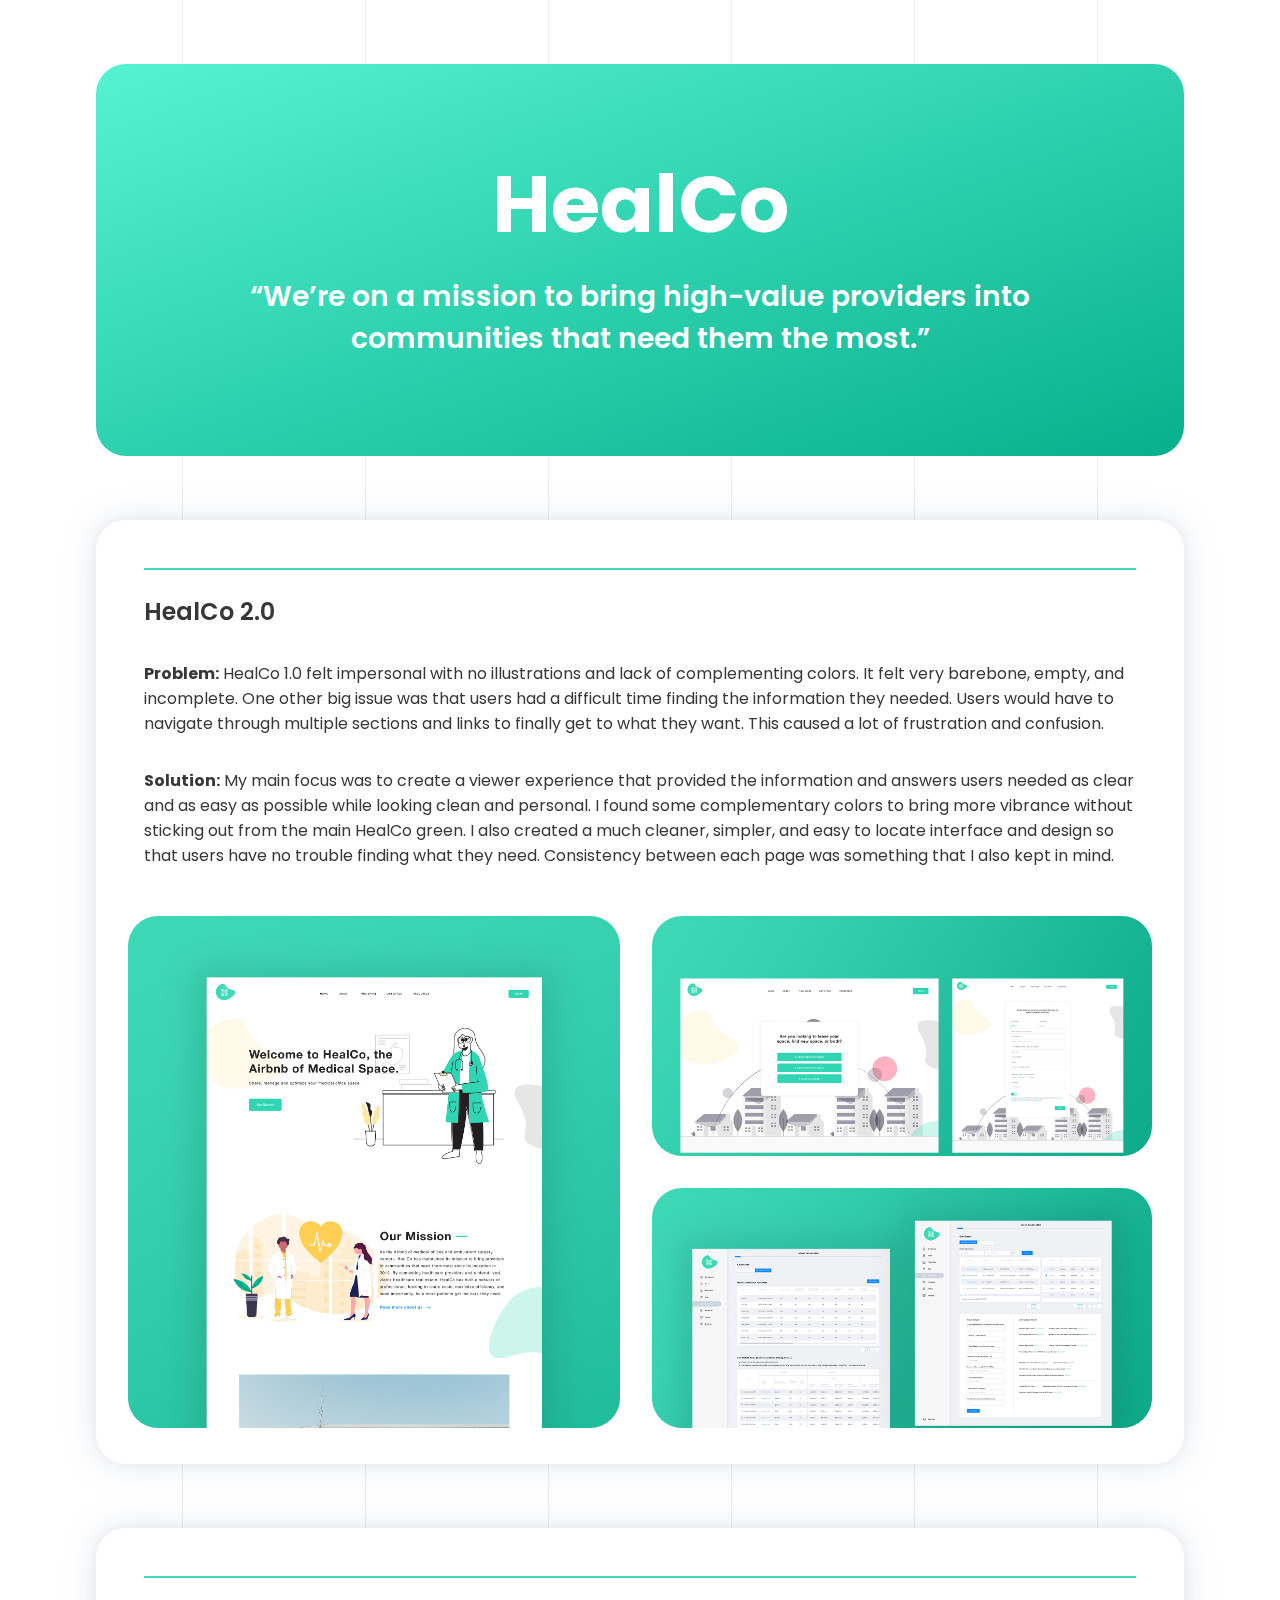
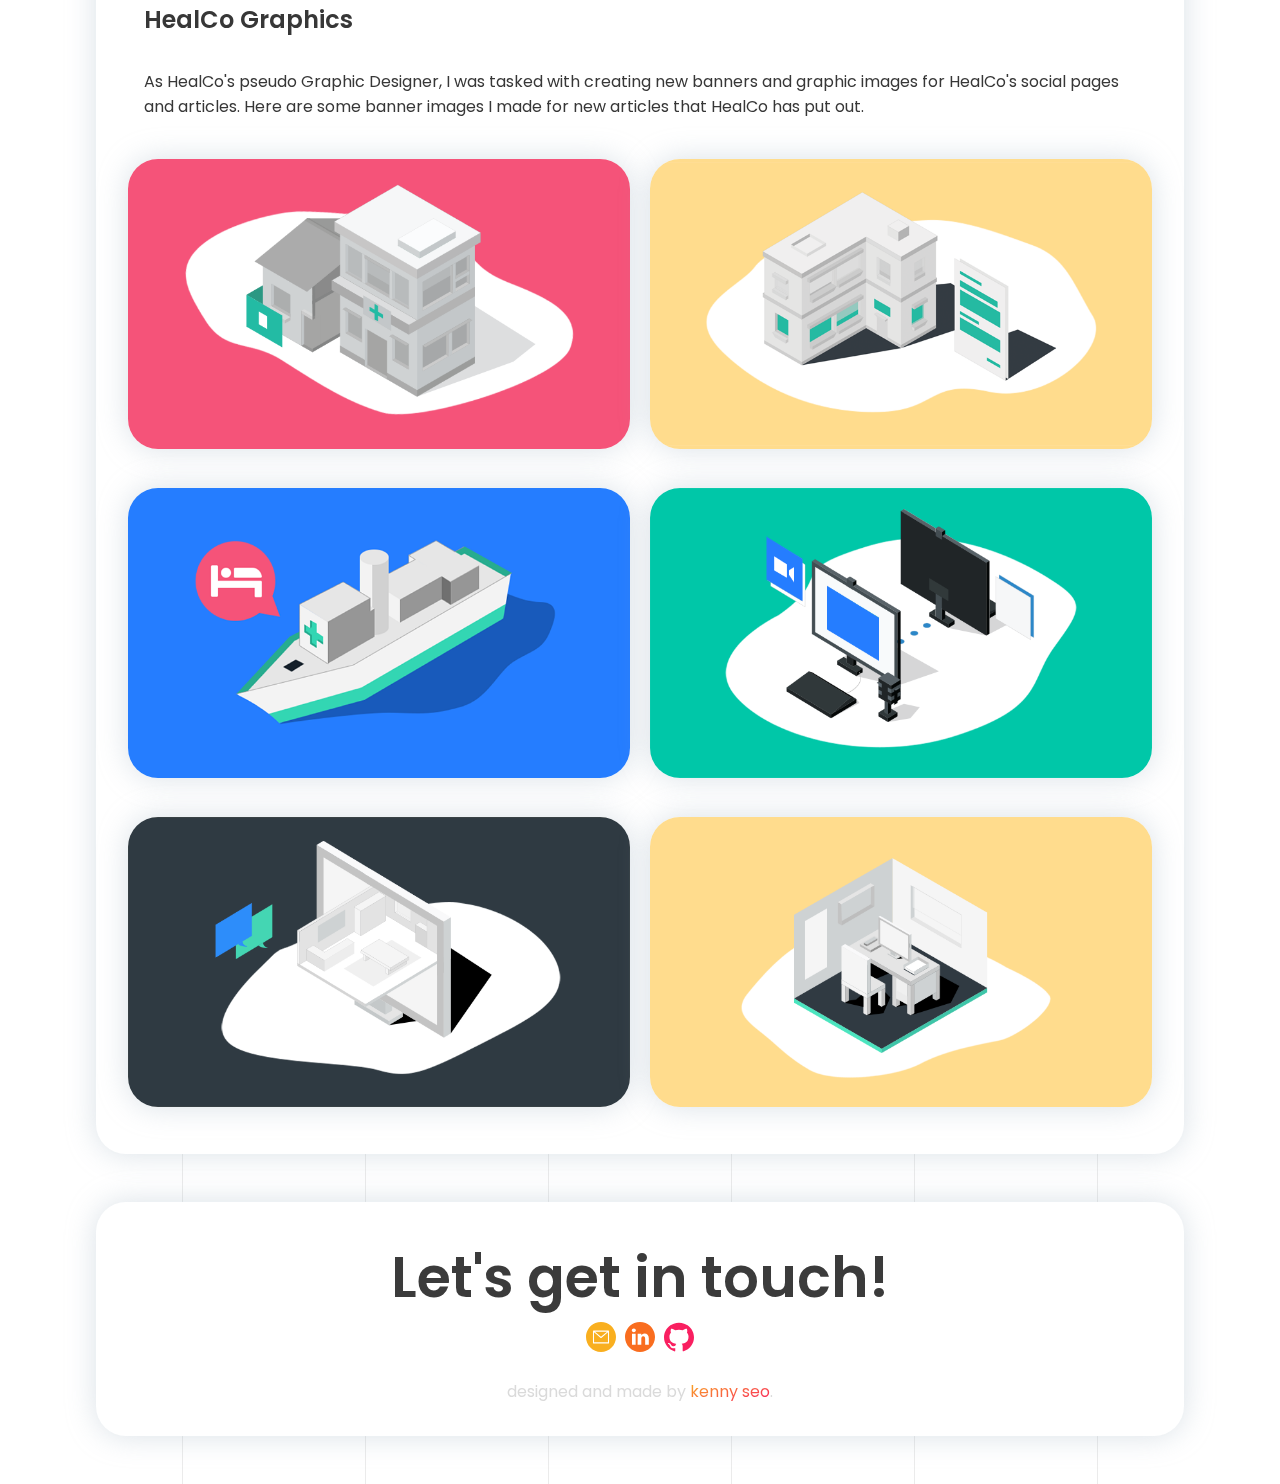
==== commit fc26ffe2: "finished with work pages" ====
--- a/healco.html
+++ b/healco.html
@@ -16,11 +16,11 @@
             </div>
         </div>
 
-        <a href="index.html">
+        <!-- <a href="index.html">
             <div class="fixednav">
                 <img src="images/arrow_healco.svg" class="goback_healco">
             </div>
-        </a>
+        </a> -->
 
         <!-- <img src="images/fern.png" class="fern"> -->
 
@@ -28,7 +28,7 @@
             <!-- Credit to Rin for name on footer -->
             <section class="hero">
                 <div class="hero_inner">
-                    <h1>HealCo.</h1>
+                    <h1>HealCo</h1>
                     <h2 class="subphrase">“We’re on a mission to bring high-value providers into communities that need them the most.”</h2>
                 </div>
             </section>
--- a/css/main.css
+++ b/css/main.css
@@ -191,6 +191,24 @@
   display: none;
 }
 
+.double_pics {
+  width: 100%;
+  margin-top: 2em;
+}
+
+.double_0 {
+  border-radius: 30px;
+  display: block;
+  width: 100%;
+}
+
+.double_1 {
+  border-radius: 30px;
+  margin-top: 2em;
+  display: block;
+  width: 100%;
+}
+
 .color {
   width: 100%;
   height: 2px;
@@ -222,6 +240,10 @@
 
 .color_rugsusa-second {
   background-color: #80193A;
+}
+
+.color_datadove {
+  background-color: #1b2029;
 }
 
 .work {
@@ -401,8 +423,12 @@
 
 footer {
   position: relative;
-  margin-top: 75px;
-  border-radius: 30px 30px 0 0;
+  margin-top: 3em;
+  border-radius: 30px 30px 30px;
+  -webkit-box-shadow: 0 0 30px rgba(162, 181, 194, 0.4);
+          box-shadow: 0 0 30px rgba(162, 181, 194, 0.4);
+  background-color: white;
+  padding: 3em 0 2em 0;
   color: #3b3b3b;
 }
 
@@ -417,6 +443,7 @@
   padding: 20px;
   text-align: center;
   color: #dadada;
+  padding-bottom: unset;
 }
 
 .social {
@@ -449,6 +476,12 @@
   background: -webkit-linear-gradient(-70deg, #F9AF1F, #F91F60);
   -webkit-background-clip: text;
   -webkit-text-fill-color: transparent;
+}
+
+.single {
+  width: 100%;
+  border-radius: 30px;
+  margin-top: 2em;
 }
 
 .divider {
@@ -472,7 +505,8 @@
 .healco .hero_inner {
   background-image: -webkit-gradient(linear, left top, right bottom, from(#56F3D2), to(#07B08C));
   background-image: linear-gradient(to bottom right, #56F3D2, #07B08C);
-  border-radius: 0 0 30px 30px;
+  border-radius: 30px;
+  margin-top: 4em;
   padding: 6em 0;
 }
 
@@ -522,6 +556,9 @@
 }
 
 .healco .work_gallery-box {
+  cursor: pointer;
+  -webkit-animation: none;
+          animation: none;
   -webkit-box-shadow: unset;
           box-shadow: unset;
   margin: unset;
@@ -544,6 +581,20 @@
 
 .healco .info.infomargin {
   margin-top: 0;
+}
+
+.healco footer {
+  margin-bottom: 3em;
+}
+
+.datadove .hero_inner {
+  background-image: -webkit-gradient(linear, left top, right bottom, from(#1b2029), to(#07080b));
+  background-image: linear-gradient(to bottom right, #1b2029, #07080b);
+}
+
+.rugsusa .hero_inner {
+  background-image: -webkit-gradient(linear, left top, right bottom, from(#c53162), to(#8d1e41));
+  background-image: linear-gradient(to bottom right, #c53162, #8d1e41);
 }
 
 .display {
@@ -688,6 +739,24 @@
 }
 
 @media only screen and (min-width: 850px) {
+  .double_pics {
+    display: -webkit-box;
+    display: -ms-flexbox;
+    display: flex;
+  }
+  .double_0 {
+    border-radius: 30px;
+    display: inline-block;
+    width: 48%;
+    margin-right: 2%;
+  }
+  .double_1 {
+    border-radius: 30px;
+    display: inline-block;
+    width: 48%;
+    margin-left: 2%;
+    margin-top: unset;
+  }
   .fl_remove {
     display: unset;
   }
